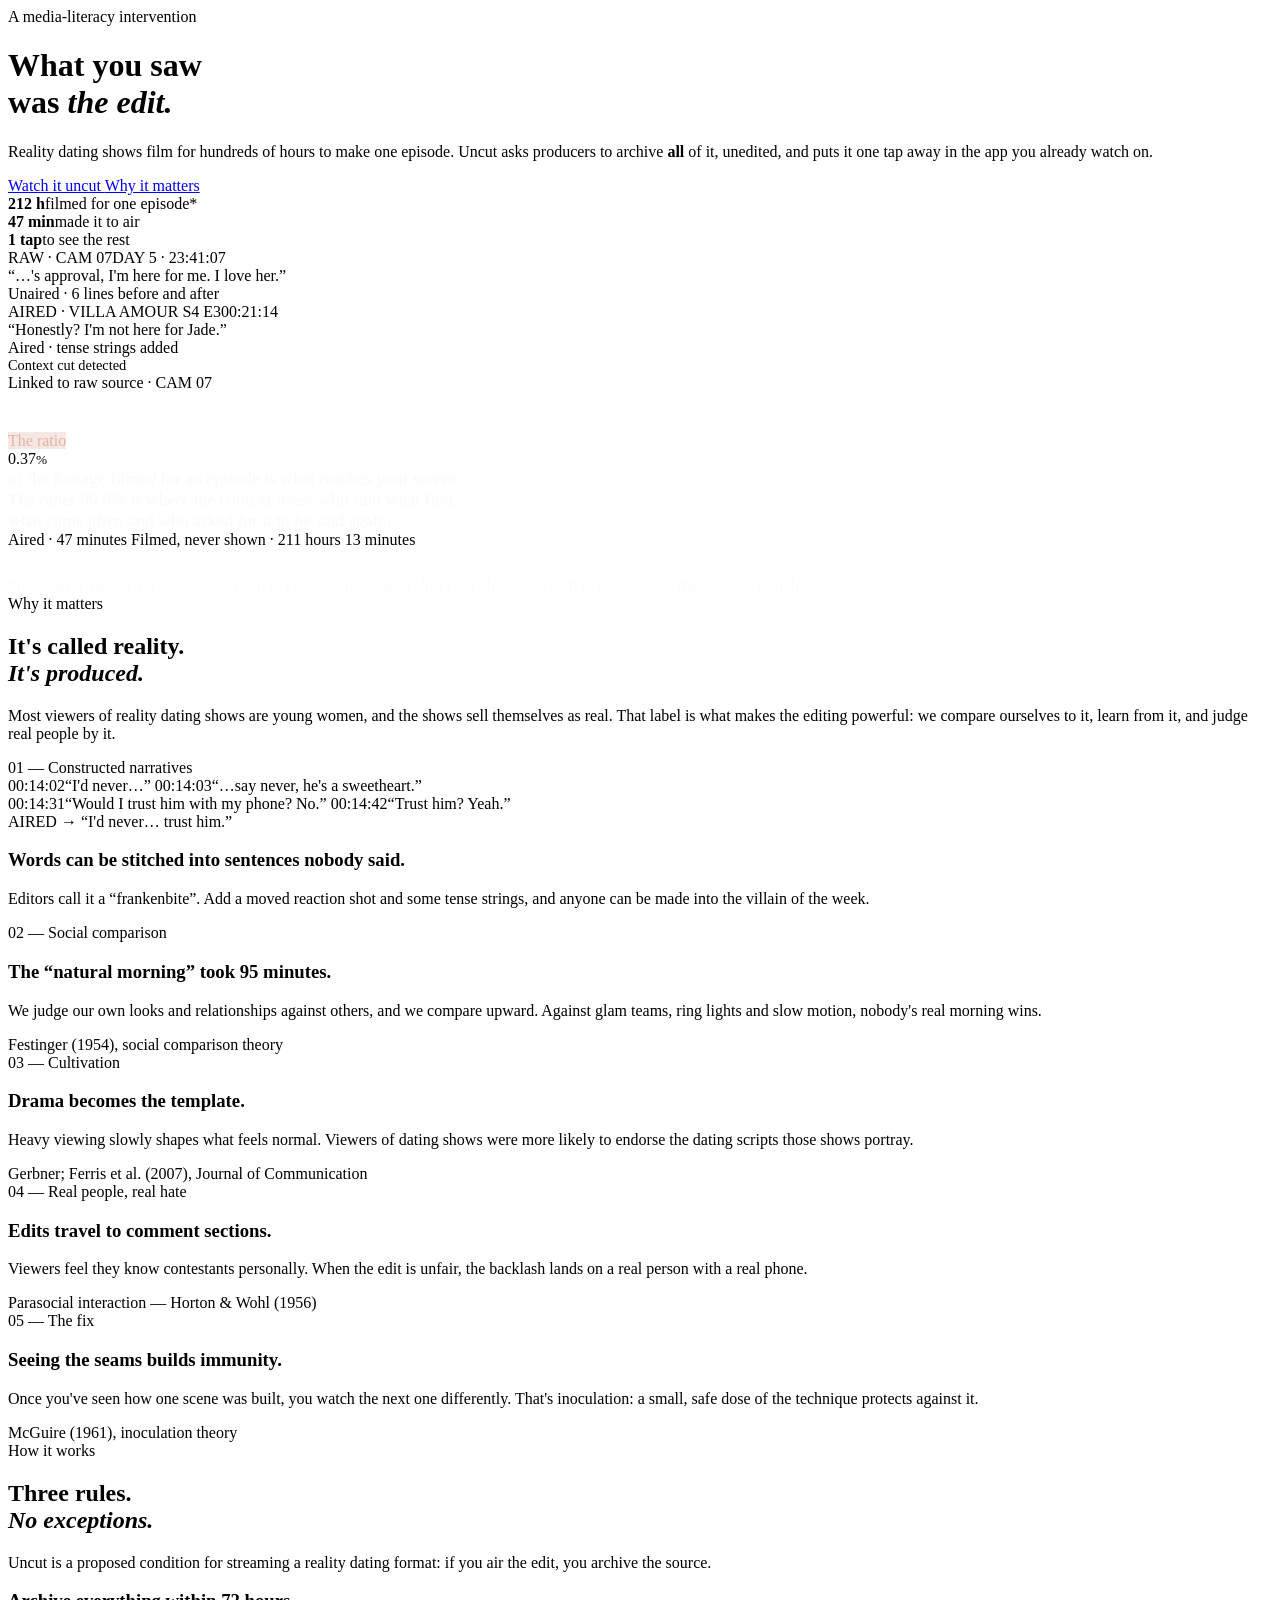
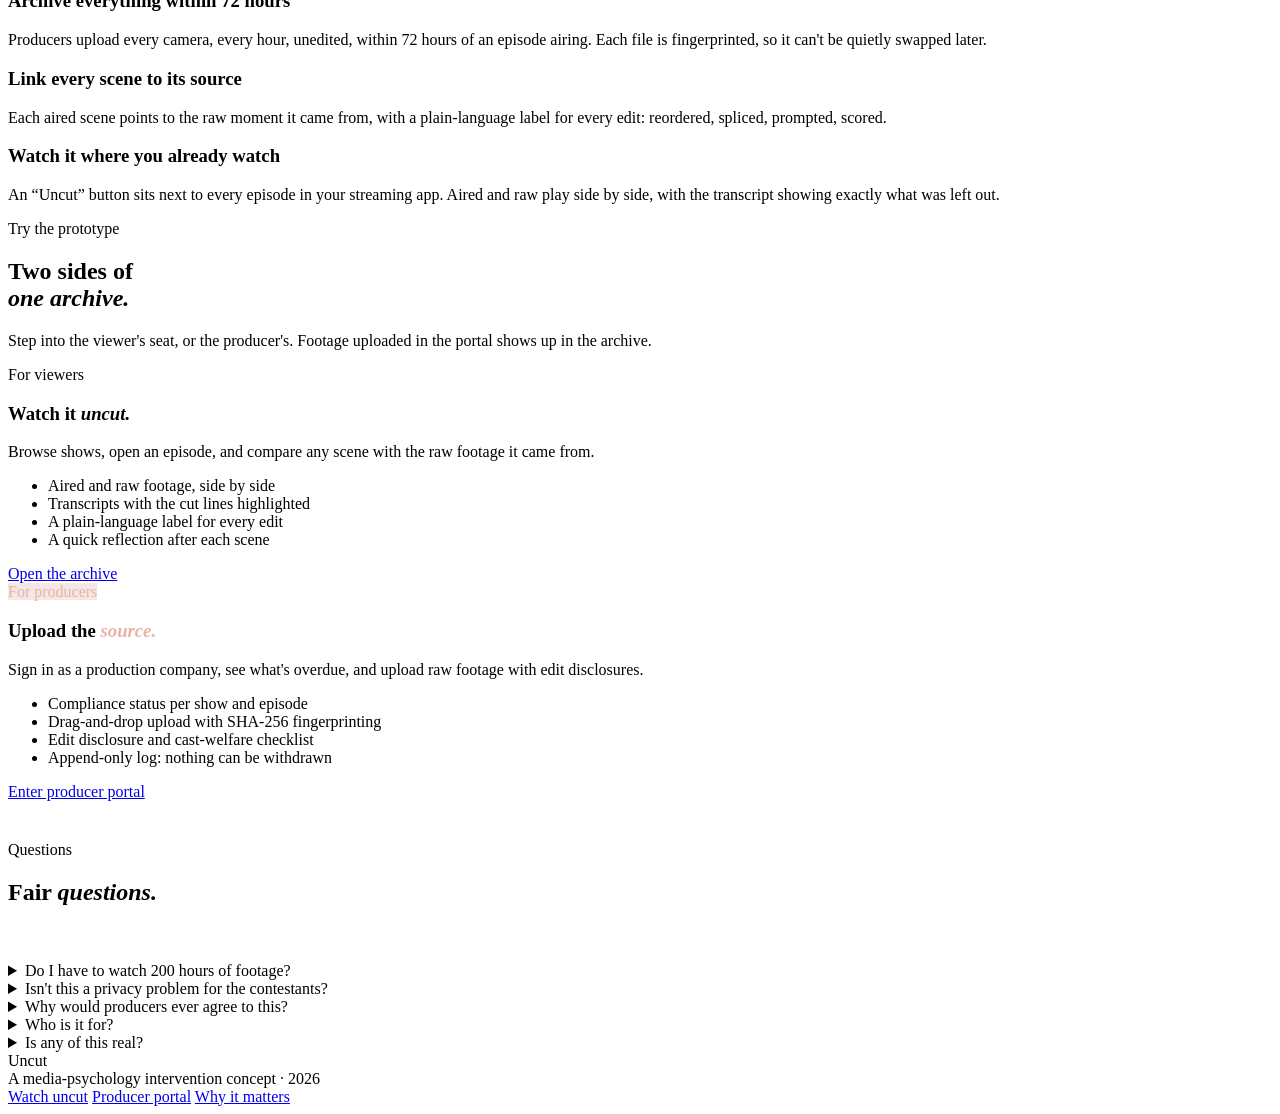
==== index.html @ 95025dd3 "Add landing page explaining the Uncut intervention" ====
<!doctype html>
<html lang="en">
  <head>
    <meta charset="utf-8" />
    <meta name="viewport" content="width=device-width, initial-scale=1" />
    <title>Uncut — See what the edit left out</title>
    <meta
      name="description"
      content="Uncut is a media-psychology intervention: reality dating shows must archive their full, unedited footage, viewable inside the streaming apps that air them."
    />
    <link rel="icon" href="data:image/svg+xml,%3Csvg xmlns='http://www.w3.org/2000/svg' viewBox='0 0 32 32'%3E%3Ccircle cx='16' cy='16' r='7' fill='%23c07a6b'/%3E%3C/svg%3E" />
    <link rel="preconnect" href="https://fonts.googleapis.com" />
    <link rel="preconnect" href="https://fonts.gstatic.com" crossorigin />
    <link
      href="https://fonts.googleapis.com/css2?family=Geist:wght@300..600&family=Geist+Mono:wght@400;500&family=Instrument+Serif:ital@0;1&display=swap"
      rel="stylesheet"
    />
    <link rel="stylesheet" href="assets/styles.css" />
  </head>
  <body>
    <main>
      <!-- HERO · editorial split -->
      <header class="hero">
        <div class="wrap hero-grid">
          <div>
            <span class="eyebrow reveal">A media-literacy intervention</span>
            <h1 class="display h1 reveal" data-d="1">What you saw<br />was <em>the edit.</em></h1>
            <p class="lede reveal" data-d="2">
              Reality dating shows film for hundreds of hours to make one episode. Uncut asks producers to
              archive <b>all</b> of it, unedited, and puts it one tap away in the app you already watch on.
            </p>
            <div class="hero-actions reveal" data-d="3">
              <a class="btn" href="watch.html">Watch it uncut <span class="ico" data-i="arrow"></span></a>
              <a class="btn light" href="#why">Why it matters <span class="ico" data-i="right"></span></a>
            </div>
            <div class="hero-note reveal" data-d="4">
              <div><b>212 h</b>filmed for one episode*</div>
              <div><b>47 min</b>made it to air</div>
              <div><b>1 tap</b>to see the rest</div>
            </div>
          </div>

          <div class="stack reveal" data-d="2" aria-hidden="true">
            <div class="frame f1">
              <div class="bezel">
                <div class="core">
                  <div class="still">
                    <div class="still-art" style="background: radial-gradient(circle at 70% 28%, #f7d7b4 0 10%, transparent 10.5%), radial-gradient(ellipse 120% 55% at 50% 108%, #3a1f1c 0 40%, transparent 41%), linear-gradient(180deg, #9c7a72 0%, #5c3a35 75%, #2a1714 100%); filter: saturate(0.55)"></div>
                    <div class="still-meta"><span class="rec">RAW · CAM 07</span><span>DAY 5 · 23:41:07</span></div>
                    <span class="corner tl"></span><span class="corner tr"></span><span class="corner bl"></span><span class="corner br"></span>
                    <div class="still-cap">
                      <div class="q">“…'s approval, I'm here for me. I love her.”</div>
                      <div class="s">Unaired · 6 lines before and after</div>
                    </div>
                  </div>
                </div>
              </div>
            </div>
            <div class="frame f2">
              <div class="bezel">
                <div class="core">
                  <div class="still">
                    <div class="still-art" style="background: radial-gradient(circle at 72% 30%, #f7d7b4 0 11%, transparent 11.5%), radial-gradient(ellipse 120% 60% at 50% 105%, #5c2e2a 0 40%, transparent 41%), radial-gradient(ellipse 140% 50% at 30% 92%, #c06a5c 0 45%, transparent 46%), linear-gradient(180deg, #e7a58f 0%, #c06a5c 70%, #5c2e2a 100%)"></div>
                    <div class="still-meta"><span>AIRED · VILLA AMOUR S4 E3</span><span>00:21:14</span></div>
                    <div class="still-cap">
                      <div class="q">“Honestly? I'm not here for Jade.”</div>
                      <div class="s">Aired · tense strings added</div>
                    </div>
                  </div>
                </div>
              </div>
            </div>
            <div class="tag-float">
              <div class="bezel">
                <div class="core">
                  <span class="chip rose" data-i="scissors"></span>
                  <div>
                    <div style="font-weight: 500; font-size: 0.9rem">Context cut detected</div>
                    <div class="mono" style="color: var(--muted)">Linked to raw source · CAM 07</div>
                  </div>
                </div>
              </div>
            </div>
          </div>
        </div>
      </header>

      <!-- THE RATIO -->
      <section style="padding-top: 40px">
        <div class="wrap">
          <div class="bezel ratio-card reveal">
            <div class="core dark">
              <div class="ratio-top">
                <div>
                  <span class="eyebrow" style="background: rgba(192, 122, 107, 0.18); color: #e7b3a6">The ratio</span>
                  <div class="big-num">0.37<small>%</small></div>
                </div>
                <p style="max-width: 26em; margin: 0; font-size: 1.1rem; color: rgba(251, 247, 242, 0.7)">
                  of the footage filmed for an episode is what reaches your screen. The other 99.6% is where the
                  context lives: who said what first, what came after, and who asked for it to be said again.
                </p>
              </div>
              <div class="bar"><div class="bar-fill"></div></div>
              <div class="bar-legend">
                <span><i></i>Aired · 47 minutes</span>
                <span><i class="off"></i>Filmed, never shown · 211 hours 13 minutes</span>
              </div>
              <p class="mono" style="color: rgba(251, 247, 242, 0.4); margin: 28px 0 0">
                *Illustrative figures for a 24/7 multi-camera format. Real ratios differ per show — which is exactly
                why they should be public.
              </p>
            </div>
          </div>
        </div>
      </section>

      <!-- WHY · asymmetrical bento -->
      <section id="why">
        <div class="wrap">
          <div class="sec-head">
            <div>
              <span class="eyebrow reveal">Why it matters</span>
              <h2 class="display h2 reveal" data-d="1">It's called reality.<br /><em>It's produced.</em></h2>
            </div>
            <p class="lede reveal" data-d="2">
              Most viewers of reality dating shows are young women, and the shows sell themselves as real. That
              label is what makes the editing powerful: we compare ourselves to it, learn from it, and judge real
              people by it.
            </p>
          </div>

          <div class="bento">
            <div class="b-7 bezel reveal">
              <div class="core dark tile">
                <div class="num">01 — Constructed narratives</div>
                <div class="splice" aria-label="Example of a frankenbite">
                  <div class="splice-row">
                    <span class="clip hit"><span class="tc">00:14:02</span>“I'd never…”</span>
                    <span class="clip"><span class="tc">00:14:03</span>“…say never, he's a sweetheart.”</span>
                  </div>
                  <div class="splice-row">
                    <span class="clip"><span class="tc">00:14:31</span>“Would I trust him with my phone? No.”</span>
                    <span class="clip hit"><span class="tc">00:14:42</span>“Trust him? Yeah.”</span>
                  </div>
                  <div class="splice-row">
                    <span class="splice-arrow">AIRED →</span>
                    <span class="clip hit">“I'd never… trust him.”</span>
                  </div>
                </div>
                <h3>Words can be stitched into sentences nobody said.</h3>
                <p>
                  Editors call it a “frankenbite”. Add a moved reaction shot and some tense strings, and anyone can
                  be made into the villain of the week.
                </p>
              </div>
            </div>

            <div class="b-5 bezel reveal" data-d="1">
              <div class="core blush tile">
                <div class="num">02 — Social comparison</div>
                <h3>The “natural morning” took 95 minutes.</h3>
                <p>
                  We judge our own looks and relationships against others, and we compare upward. Against glam
                  teams, ring lights and slow motion, nobody's real morning wins.
                </p>
                <div class="src">Festinger (1954), social comparison theory</div>
              </div>
            </div>

            <div class="b-4 bezel reveal">
              <div class="core tile">
                <div class="num">03 — Cultivation</div>
                <h3>Drama becomes the template.</h3>
                <p>
                  Heavy viewing slowly shapes what feels normal. Viewers of dating shows were more likely to endorse
                  the dating scripts those shows portray.
                </p>
                <div class="src">Gerbner; Ferris et al. (2007), Journal of Communication</div>
              </div>
            </div>

            <div class="b-4 bezel reveal" data-d="1">
              <div class="core tile">
                <div class="num">04 — Real people, real hate</div>
                <h3>Edits travel to comment sections.</h3>
                <p>
                  Viewers feel they know contestants personally. When the edit is unfair, the backlash lands on a
                  real person with a real phone.
                </p>
                <div class="src">Parasocial interaction — Horton &amp; Wohl (1956)</div>
              </div>
            </div>

            <div class="b-4 bezel reveal" data-d="2">
              <div class="core dark tile">
                <div class="num">05 — The fix</div>
                <h3>Seeing the seams builds immunity.</h3>
                <p>
                  Once you've seen how one scene was built, you watch the next one differently. That's
                  inoculation: a small, safe dose of the technique protects against it.
                </p>
                <div class="src">McGuire (1961), inoculation theory</div>
              </div>
            </div>
          </div>
        </div>
      </section>

      <!-- HOW -->
      <section style="background: var(--paper)">
        <div class="wrap">
          <div class="sec-head">
            <div>
              <span class="eyebrow reveal">How it works</span>
              <h2 class="display h2 reveal" data-d="1">Three rules.<br /><em>No exceptions.</em></h2>
            </div>
            <p class="lede reveal" data-d="2">
              Uncut is a proposed condition for streaming a reality dating format: if you air the edit, you archive
              the source.
            </p>
          </div>
          <div class="steps">
            <div class="step bezel reveal">
              <div class="core">
                <div class="step-ico" data-i="upload"></div>
                <h3>Archive everything within 72 hours</h3>
                <p>
                  Producers upload every camera, every hour, unedited, within 72 hours of an episode airing. Each file
                  is fingerprinted, so it can't be quietly swapped later.
                </p>
              </div>
            </div>
            <div class="step bezel reveal" data-d="1">
              <div class="core">
                <div class="step-ico" data-i="link"></div>
                <h3>Link every scene to its source</h3>
                <p>
                  Each aired scene points to the raw moment it came from, with a plain-language label for every edit:
                  reordered, spliced, prompted, scored.
                </p>
              </div>
            </div>
            <div class="step bezel reveal" data-d="2">
              <div class="core">
                <div class="step-ico" data-i="eye"></div>
                <h3>Watch it where you already watch</h3>
                <p>
                  An “Uncut” button sits next to every episode in your streaming app. Aired and raw play side by side,
                  with the transcript showing exactly what was left out.
                </p>
              </div>
            </div>
          </div>
        </div>
      </section>

      <!-- PORTALS -->
      <section>
        <div class="wrap">
          <div class="sec-head">
            <div>
              <span class="eyebrow reveal">Try the prototype</span>
              <h2 class="display h2 reveal" data-d="1">Two sides of<br /><em>one archive.</em></h2>
            </div>
            <p class="lede reveal" data-d="2">
              Step into the viewer's seat, or the producer's. Footage uploaded in the portal shows up in the archive.
            </p>
          </div>
          <div class="portals">
            <div class="bezel portal-card reveal">
              <div class="core blush">
                <span class="eyebrow" style="background: rgba(255, 255, 255, 0.6)">For viewers</span>
                <h3>Watch it <em style="color: var(--rose-deep)">uncut.</em></h3>
                <p style="color: var(--muted); margin: 0">Browse shows, open an episode, and compare any scene with the raw footage it came from.</p>
                <ul>
                  <li><span data-i="check"></span>Aired and raw footage, side by side</li>
                  <li><span data-i="check"></span>Transcripts with the cut lines highlighted</li>
                  <li><span data-i="check"></span>A plain-language label for every edit</li>
                  <li><span data-i="check"></span>A quick reflection after each scene</li>
                </ul>
                <a class="btn" href="watch.html">Open the archive <span class="ico" data-i="arrow"></span></a>
              </div>
            </div>
            <div class="bezel portal-card reveal" data-d="1">
              <div class="core dark">
                <span class="eyebrow" style="background: rgba(192, 122, 107, 0.18); color: #e7b3a6">For producers</span>
                <h3>Upload the <em style="color: #e7b3a6">source.</em></h3>
                <p style="margin: 0">Sign in as a production company, see what's overdue, and upload raw footage with edit disclosures.</p>
                <ul>
                  <li><span data-i="check"></span>Compliance status per show and episode</li>
                  <li><span data-i="check"></span>Drag-and-drop upload with SHA-256 fingerprinting</li>
                  <li><span data-i="check"></span>Edit disclosure and cast-welfare checklist</li>
                  <li><span data-i="check"></span>Append-only log: nothing can be withdrawn</li>
                </ul>
                <a class="btn rose" href="portal.html">Enter producer portal <span class="ico" data-i="arrow"></span></a>
              </div>
            </div>
          </div>
        </div>
      </section>

      <!-- FAQ -->
      <section style="padding-top: 40px">
        <div class="wrap" style="max-width: 980px">
          <span class="eyebrow reveal">Questions</span>
          <h2 class="display h2 reveal" data-d="1" style="margin-bottom: 56px">Fair <em>questions.</em></h2>
          <div class="faq">
            <div class="bezel reveal"><details class="core">
              <summary>Do I have to watch 200 hours of footage?<span class="pm"></span></summary>
              <div class="ans">No. Every aired scene links straight to the raw moment it came from, plus a few minutes either side. You only open the scenes you're curious about, usually the ones that made you angry at someone.</div>
            </details></div>
            <div class="bezel reveal"><details class="core">
              <summary>Isn't this a privacy problem for the contestants?<span class="pm"></span></summary>
              <div class="ans">Bathrooms, medical and welfare sessions are never filmed for the archive. Bystanders who didn't consent are blurred, and contestants get a review window before footage goes live. For most cast members the archive protects them: it's the evidence that they were edited unfairly.</div>
            </details></div>
            <div class="bezel reveal"><details class="core">
              <summary>Why would producers ever agree to this?<span class="pm"></span></summary>
              <div class="ans">They wouldn't volunteer. Uncut is designed as a regulation, a condition for streaming a reality format, much like the rules that already require ads and sponsored content to be labelled.</div>
            </details></div>
            <div class="bezel reveal"><details class="core">
              <summary>Who is it for?<span class="pm"></span></summary>
              <div class="ans">Women aged 18–30, the core audience for reality dating shows and the group most studied for effects on body image and relationship expectations. The design is made to feel like the shows they love, not a lecture.</div>
            </details></div>
            <div class="bezel reveal"><details class="core">
              <summary>Is any of this real?<span class="pm"></span></summary>
              <div class="ans">It's a student intervention concept and a working prototype. The shows, cast, studios and streaming services are fictional and the figures are illustrative. Uploads in the producer portal are real files, but they are stored only in your own browser.</div>
            </details></div>
          </div>
        </div>
      </section>
    </main>

    <footer>
      <div class="wrap foot">
        <div>
          <div class="brand"><span class="brand-dot"></span>Uncut</div>
          <div>A media-psychology intervention concept · 2026</div>
        </div>
        <div class="foot-links">
          <a href="watch.html">Watch uncut</a>
          <a href="portal.html">Producer portal</a>
          <a href="#why">Why it matters</a>
        </div>
      </div>
    </footer>

    <script src="assets/app.js"></script>
    <script>
      mountNav("index.html");
      document.querySelectorAll("[data-i]").forEach((el) => (el.innerHTML = ICONS[el.dataset.i](el.classList.contains("step-ico") ? 24 : 16)));
      observeReveals();
    </script>
  </body>
</html>
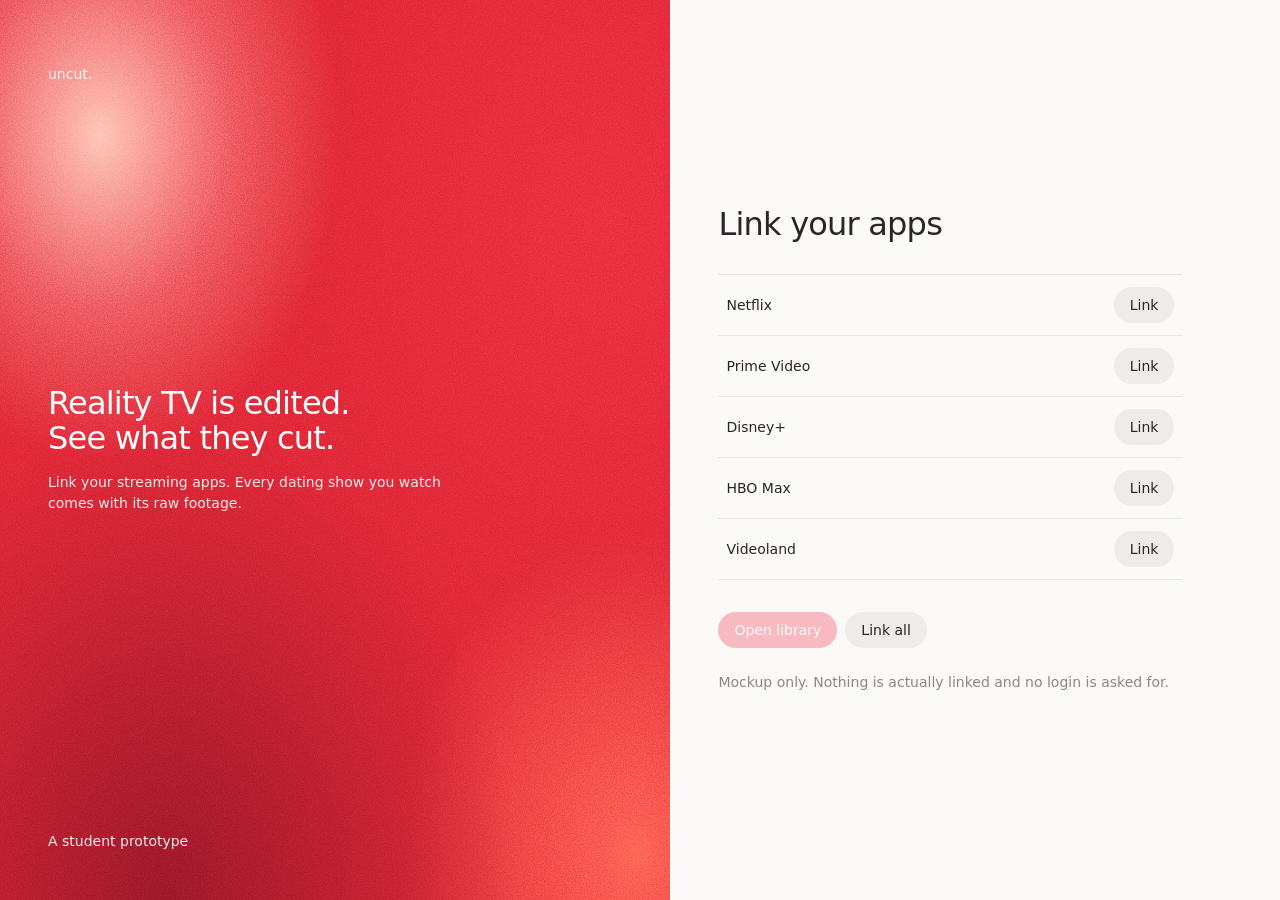
==== commit 1f3f8404: "Rebuild Uncut as an app with service linking, library, scenes and producer mode" ====
--- a/index.html
+++ b/index.html
@@ -3,352 +3,18 @@
   <head>
     <meta charset="utf-8" />
     <meta name="viewport" content="width=device-width, initial-scale=1" />
-    <title>Uncut — See what the edit left out</title>
-    <meta
-      name="description"
-      content="Uncut is a media-psychology intervention: reality dating shows must archive their full, unedited footage, viewable inside the streaming apps that air them."
-    />
-    <link rel="icon" href="data:image/svg+xml,%3Csvg xmlns='http://www.w3.org/2000/svg' viewBox='0 0 32 32'%3E%3Ccircle cx='16' cy='16' r='7' fill='%23c07a6b'/%3E%3C/svg%3E" />
-    <link rel="preconnect" href="https://fonts.googleapis.com" />
-    <link rel="preconnect" href="https://fonts.gstatic.com" crossorigin />
-    <link
-      href="https://fonts.googleapis.com/css2?family=Geist:wght@300..600&family=Geist+Mono:wght@400;500&family=Instrument+Serif:ital@0;1&display=swap"
-      rel="stylesheet"
-    />
-    <link rel="stylesheet" href="assets/styles.css" />
+    <title>Uncut</title>
+    <meta name="description" content="See the unedited footage behind reality dating shows, linked to the streaming apps you already use." />
+    <meta name="theme-color" content="#f5f2f0" />
+    <link rel="icon" href="data:image/svg+xml,%3Csvg xmlns='http://www.w3.org/2000/svg' viewBox='0 0 32 32'%3E%3Ccircle cx='16' cy='16' r='9' fill='%23f0445a'/%3E%3C/svg%3E" />
+    <link rel="stylesheet" href="assets/app.css" />
   </head>
   <body>
-    <main>
-      <!-- HERO · editorial split -->
-      <header class="hero">
-        <div class="wrap hero-grid">
-          <div>
-            <span class="eyebrow reveal">A media-literacy intervention</span>
-            <h1 class="display h1 reveal" data-d="1">What you saw<br />was <em>the edit.</em></h1>
-            <p class="lede reveal" data-d="2">
-              Reality dating shows film for hundreds of hours to make one episode. Uncut asks producers to
-              archive <b>all</b> of it, unedited, and puts it one tap away in the app you already watch on.
-            </p>
-            <div class="hero-actions reveal" data-d="3">
-              <a class="btn" href="watch.html">Watch it uncut <span class="ico" data-i="arrow"></span></a>
-              <a class="btn light" href="#why">Why it matters <span class="ico" data-i="right"></span></a>
-            </div>
-            <div class="hero-note reveal" data-d="4">
-              <div><b>212 h</b>filmed for one episode*</div>
-              <div><b>47 min</b>made it to air</div>
-              <div><b>1 tap</b>to see the rest</div>
-            </div>
-          </div>
-
-          <div class="stack reveal" data-d="2" aria-hidden="true">
-            <div class="frame f1">
-              <div class="bezel">
-                <div class="core">
-                  <div class="still">
-                    <div class="still-art" style="background: radial-gradient(circle at 70% 28%, #f7d7b4 0 10%, transparent 10.5%), radial-gradient(ellipse 120% 55% at 50% 108%, #3a1f1c 0 40%, transparent 41%), linear-gradient(180deg, #9c7a72 0%, #5c3a35 75%, #2a1714 100%); filter: saturate(0.55)"></div>
-                    <div class="still-meta"><span class="rec">RAW · CAM 07</span><span>DAY 5 · 23:41:07</span></div>
-                    <span class="corner tl"></span><span class="corner tr"></span><span class="corner bl"></span><span class="corner br"></span>
-                    <div class="still-cap">
-                      <div class="q">“…'s approval, I'm here for me. I love her.”</div>
-                      <div class="s">Unaired · 6 lines before and after</div>
-                    </div>
-                  </div>
-                </div>
-              </div>
-            </div>
-            <div class="frame f2">
-              <div class="bezel">
-                <div class="core">
-                  <div class="still">
-                    <div class="still-art" style="background: radial-gradient(circle at 72% 30%, #f7d7b4 0 11%, transparent 11.5%), radial-gradient(ellipse 120% 60% at 50% 105%, #5c2e2a 0 40%, transparent 41%), radial-gradient(ellipse 140% 50% at 30% 92%, #c06a5c 0 45%, transparent 46%), linear-gradient(180deg, #e7a58f 0%, #c06a5c 70%, #5c2e2a 100%)"></div>
-                    <div class="still-meta"><span>AIRED · VILLA AMOUR S4 E3</span><span>00:21:14</span></div>
-                    <div class="still-cap">
-                      <div class="q">“Honestly? I'm not here for Jade.”</div>
-                      <div class="s">Aired · tense strings added</div>
-                    </div>
-                  </div>
-                </div>
-              </div>
-            </div>
-            <div class="tag-float">
-              <div class="bezel">
-                <div class="core">
-                  <span class="chip rose" data-i="scissors"></span>
-                  <div>
-                    <div style="font-weight: 500; font-size: 0.9rem">Context cut detected</div>
-                    <div class="mono" style="color: var(--muted)">Linked to raw source · CAM 07</div>
-                  </div>
-                </div>
-              </div>
-            </div>
-          </div>
-        </div>
-      </header>
-
-      <!-- THE RATIO -->
-      <section style="padding-top: 40px">
-        <div class="wrap">
-          <div class="bezel ratio-card reveal">
-            <div class="core dark">
-              <div class="ratio-top">
-                <div>
-                  <span class="eyebrow" style="background: rgba(192, 122, 107, 0.18); color: #e7b3a6">The ratio</span>
-                  <div class="big-num">0.37<small>%</small></div>
-                </div>
-                <p style="max-width: 26em; margin: 0; font-size: 1.1rem; color: rgba(251, 247, 242, 0.7)">
-                  of the footage filmed for an episode is what reaches your screen. The other 99.6% is where the
-                  context lives: who said what first, what came after, and who asked for it to be said again.
-                </p>
-              </div>
-              <div class="bar"><div class="bar-fill"></div></div>
-              <div class="bar-legend">
-                <span><i></i>Aired · 47 minutes</span>
-                <span><i class="off"></i>Filmed, never shown · 211 hours 13 minutes</span>
-              </div>
-              <p class="mono" style="color: rgba(251, 247, 242, 0.4); margin: 28px 0 0">
-                *Illustrative figures for a 24/7 multi-camera format. Real ratios differ per show — which is exactly
-                why they should be public.
-              </p>
-            </div>
-          </div>
-        </div>
-      </section>
-
-      <!-- WHY · asymmetrical bento -->
-      <section id="why">
-        <div class="wrap">
-          <div class="sec-head">
-            <div>
-              <span class="eyebrow reveal">Why it matters</span>
-              <h2 class="display h2 reveal" data-d="1">It's called reality.<br /><em>It's produced.</em></h2>
-            </div>
-            <p class="lede reveal" data-d="2">
-              Most viewers of reality dating shows are young women, and the shows sell themselves as real. That
-              label is what makes the editing powerful: we compare ourselves to it, learn from it, and judge real
-              people by it.
-            </p>
-          </div>
-
-          <div class="bento">
-            <div class="b-7 bezel reveal">
-              <div class="core dark tile">
-                <div class="num">01 — Constructed narratives</div>
-                <div class="splice" aria-label="Example of a frankenbite">
-                  <div class="splice-row">
-                    <span class="clip hit"><span class="tc">00:14:02</span>“I'd never…”</span>
-                    <span class="clip"><span class="tc">00:14:03</span>“…say never, he's a sweetheart.”</span>
-                  </div>
-                  <div class="splice-row">
-                    <span class="clip"><span class="tc">00:14:31</span>“Would I trust him with my phone? No.”</span>
-                    <span class="clip hit"><span class="tc">00:14:42</span>“Trust him? Yeah.”</span>
-                  </div>
-                  <div class="splice-row">
-                    <span class="splice-arrow">AIRED →</span>
-                    <span class="clip hit">“I'd never… trust him.”</span>
-                  </div>
-                </div>
-                <h3>Words can be stitched into sentences nobody said.</h3>
-                <p>
-                  Editors call it a “frankenbite”. Add a moved reaction shot and some tense strings, and anyone can
-                  be made into the villain of the week.
-                </p>
-              </div>
-            </div>
-
-            <div class="b-5 bezel reveal" data-d="1">
-              <div class="core blush tile">
-                <div class="num">02 — Social comparison</div>
-                <h3>The “natural morning” took 95 minutes.</h3>
-                <p>
-                  We judge our own looks and relationships against others, and we compare upward. Against glam
-                  teams, ring lights and slow motion, nobody's real morning wins.
-                </p>
-                <div class="src">Festinger (1954), social comparison theory</div>
-              </div>
-            </div>
-
-            <div class="b-4 bezel reveal">
-              <div class="core tile">
-                <div class="num">03 — Cultivation</div>
-                <h3>Drama becomes the template.</h3>
-                <p>
-                  Heavy viewing slowly shapes what feels normal. Viewers of dating shows were more likely to endorse
-                  the dating scripts those shows portray.
-                </p>
-                <div class="src">Gerbner; Ferris et al. (2007), Journal of Communication</div>
-              </div>
-            </div>
-
-            <div class="b-4 bezel reveal" data-d="1">
-              <div class="core tile">
-                <div class="num">04 — Real people, real hate</div>
-                <h3>Edits travel to comment sections.</h3>
-                <p>
-                  Viewers feel they know contestants personally. When the edit is unfair, the backlash lands on a
-                  real person with a real phone.
-                </p>
-                <div class="src">Parasocial interaction — Horton &amp; Wohl (1956)</div>
-              </div>
-            </div>
-
-            <div class="b-4 bezel reveal" data-d="2">
-              <div class="core dark tile">
-                <div class="num">05 — The fix</div>
-                <h3>Seeing the seams builds immunity.</h3>
-                <p>
-                  Once you've seen how one scene was built, you watch the next one differently. That's
-                  inoculation: a small, safe dose of the technique protects against it.
-                </p>
-                <div class="src">McGuire (1961), inoculation theory</div>
-              </div>
-            </div>
-          </div>
-        </div>
-      </section>
-
-      <!-- HOW -->
-      <section style="background: var(--paper)">
-        <div class="wrap">
-          <div class="sec-head">
-            <div>
-              <span class="eyebrow reveal">How it works</span>
-              <h2 class="display h2 reveal" data-d="1">Three rules.<br /><em>No exceptions.</em></h2>
-            </div>
-            <p class="lede reveal" data-d="2">
-              Uncut is a proposed condition for streaming a reality dating format: if you air the edit, you archive
-              the source.
-            </p>
-          </div>
-          <div class="steps">
-            <div class="step bezel reveal">
-              <div class="core">
-                <div class="step-ico" data-i="upload"></div>
-                <h3>Archive everything within 72 hours</h3>
-                <p>
-                  Producers upload every camera, every hour, unedited, within 72 hours of an episode airing. Each file
-                  is fingerprinted, so it can't be quietly swapped later.
-                </p>
-              </div>
-            </div>
-            <div class="step bezel reveal" data-d="1">
-              <div class="core">
-                <div class="step-ico" data-i="link"></div>
-                <h3>Link every scene to its source</h3>
-                <p>
-                  Each aired scene points to the raw moment it came from, with a plain-language label for every edit:
-                  reordered, spliced, prompted, scored.
-                </p>
-              </div>
-            </div>
-            <div class="step bezel reveal" data-d="2">
-              <div class="core">
-                <div class="step-ico" data-i="eye"></div>
-                <h3>Watch it where you already watch</h3>
-                <p>
-                  An “Uncut” button sits next to every episode in your streaming app. Aired and raw play side by side,
-                  with the transcript showing exactly what was left out.
-                </p>
-              </div>
-            </div>
-          </div>
-        </div>
-      </section>
-
-      <!-- PORTALS -->
-      <section>
-        <div class="wrap">
-          <div class="sec-head">
-            <div>
-              <span class="eyebrow reveal">Try the prototype</span>
-              <h2 class="display h2 reveal" data-d="1">Two sides of<br /><em>one archive.</em></h2>
-            </div>
-            <p class="lede reveal" data-d="2">
-              Step into the viewer's seat, or the producer's. Footage uploaded in the portal shows up in the archive.
-            </p>
-          </div>
-          <div class="portals">
-            <div class="bezel portal-card reveal">
-              <div class="core blush">
-                <span class="eyebrow" style="background: rgba(255, 255, 255, 0.6)">For viewers</span>
-                <h3>Watch it <em style="color: var(--rose-deep)">uncut.</em></h3>
-                <p style="color: var(--muted); margin: 0">Browse shows, open an episode, and compare any scene with the raw footage it came from.</p>
-                <ul>
-                  <li><span data-i="check"></span>Aired and raw footage, side by side</li>
-                  <li><span data-i="check"></span>Transcripts with the cut lines highlighted</li>
-                  <li><span data-i="check"></span>A plain-language label for every edit</li>
-                  <li><span data-i="check"></span>A quick reflection after each scene</li>
-                </ul>
-                <a class="btn" href="watch.html">Open the archive <span class="ico" data-i="arrow"></span></a>
-              </div>
-            </div>
-            <div class="bezel portal-card reveal" data-d="1">
-              <div class="core dark">
-                <span class="eyebrow" style="background: rgba(192, 122, 107, 0.18); color: #e7b3a6">For producers</span>
-                <h3>Upload the <em style="color: #e7b3a6">source.</em></h3>
-                <p style="margin: 0">Sign in as a production company, see what's overdue, and upload raw footage with edit disclosures.</p>
-                <ul>
-                  <li><span data-i="check"></span>Compliance status per show and episode</li>
-                  <li><span data-i="check"></span>Drag-and-drop upload with SHA-256 fingerprinting</li>
-                  <li><span data-i="check"></span>Edit disclosure and cast-welfare checklist</li>
-                  <li><span data-i="check"></span>Append-only log: nothing can be withdrawn</li>
-                </ul>
-                <a class="btn rose" href="portal.html">Enter producer portal <span class="ico" data-i="arrow"></span></a>
-              </div>
-            </div>
-          </div>
-        </div>
-      </section>
-
-      <!-- FAQ -->
-      <section style="padding-top: 40px">
-        <div class="wrap" style="max-width: 980px">
-          <span class="eyebrow reveal">Questions</span>
-          <h2 class="display h2 reveal" data-d="1" style="margin-bottom: 56px">Fair <em>questions.</em></h2>
-          <div class="faq">
-            <div class="bezel reveal"><details class="core">
-              <summary>Do I have to watch 200 hours of footage?<span class="pm"></span></summary>
-              <div class="ans">No. Every aired scene links straight to the raw moment it came from, plus a few minutes either side. You only open the scenes you're curious about, usually the ones that made you angry at someone.</div>
-            </details></div>
-            <div class="bezel reveal"><details class="core">
-              <summary>Isn't this a privacy problem for the contestants?<span class="pm"></span></summary>
-              <div class="ans">Bathrooms, medical and welfare sessions are never filmed for the archive. Bystanders who didn't consent are blurred, and contestants get a review window before footage goes live. For most cast members the archive protects them: it's the evidence that they were edited unfairly.</div>
-            </details></div>
-            <div class="bezel reveal"><details class="core">
-              <summary>Why would producers ever agree to this?<span class="pm"></span></summary>
-              <div class="ans">They wouldn't volunteer. Uncut is designed as a regulation, a condition for streaming a reality format, much like the rules that already require ads and sponsored content to be labelled.</div>
-            </details></div>
-            <div class="bezel reveal"><details class="core">
-              <summary>Who is it for?<span class="pm"></span></summary>
-              <div class="ans">Women aged 18–30, the core audience for reality dating shows and the group most studied for effects on body image and relationship expectations. The design is made to feel like the shows they love, not a lecture.</div>
-            </details></div>
-            <div class="bezel reveal"><details class="core">
-              <summary>Is any of this real?<span class="pm"></span></summary>
-              <div class="ans">It's a student intervention concept and a working prototype. The shows, cast, studios and streaming services are fictional and the figures are illustrative. Uploads in the producer portal are real files, but they are stored only in your own browser.</div>
-            </details></div>
-          </div>
-        </div>
-      </section>
-    </main>
-
-    <footer>
-      <div class="wrap foot">
-        <div>
-          <div class="brand"><span class="brand-dot"></span>Uncut</div>
-          <div>A media-psychology intervention concept · 2026</div>
-        </div>
-        <div class="foot-links">
-          <a href="watch.html">Watch uncut</a>
-          <a href="portal.html">Producer portal</a>
-          <a href="#why">Why it matters</a>
-        </div>
-      </div>
-    </footer>
-
+    <div class="app" id="app">
+      <aside class="side" id="side" aria-label="Navigation"></aside>
+      <main class="main" id="main"></main>
+    </div>
+    <script src="assets/data.js"></script>
     <script src="assets/app.js"></script>
-    <script>
-      mountNav("index.html");
-      document.querySelectorAll("[data-i]").forEach((el) => (el.innerHTML = ICONS[el.dataset.i](el.classList.contains("step-ico") ? 24 : 16)));
-      observeReveals();
-    </script>
   </body>
 </html>
--- a/assets/app.css
+++ b/assets/app.css
@@ -0,0 +1,954 @@
+/* ==========================================================
+   UNCUT
+   One typeface (San Francisco), one weight, two sizes, one colour.
+
+   Colour: tally red — the light on a camera that means
+   "you're being recorded". It's also the colour these shows
+   sell romance with: sunsets, hearts, lip gloss. Uncut sits
+   exactly between those two meanings.
+   ========================================================== */
+
+:root {
+  --font: "SF Pro Text", "SF Pro Display", -apple-system, BlinkMacSystemFont, system-ui, sans-serif;
+  --s: 14px;
+  --l: 32px;
+
+  --red: #f0445a;
+  --red-deep: #b3223b;
+  --red-soft: #fde6e6;
+  --red-wash: #fff5f3;
+
+  --bg: #fbfaf9;
+  --side: #f5f2f0;
+  --line: #ebe6e3;
+  --hover: #efebe8;
+  --text: #2b2523;
+  --muted: #8f8681;
+
+  --ease: cubic-bezier(0.32, 0.72, 0, 1);
+}
+
+*,
+*::before,
+*::after {
+  box-sizing: border-box;
+  font-weight: 400 !important;
+}
+
+html,
+body {
+  height: 100%;
+}
+
+body {
+  margin: 0;
+  font-family: var(--font);
+  font-size: var(--s);
+  line-height: 1.5;
+  color: var(--text);
+  background: var(--bg);
+  -webkit-font-smoothing: antialiased;
+}
+
+button,
+input,
+select,
+textarea {
+  font: inherit;
+  color: inherit;
+}
+
+button {
+  background: none;
+  border: 0;
+  padding: 0;
+  cursor: pointer;
+}
+
+a {
+  color: inherit;
+  text-decoration: none;
+}
+
+p {
+  margin: 0;
+}
+
+::selection {
+  background: var(--red-soft);
+}
+
+:focus-visible {
+  outline: 2px solid var(--red);
+  outline-offset: 2px;
+  border-radius: 4px;
+}
+
+.l {
+  font-size: var(--l);
+  line-height: 1.1;
+  letter-spacing: -0.025em;
+  margin: 0;
+}
+
+.muted {
+  color: var(--muted);
+}
+
+.red {
+  color: var(--red);
+}
+
+/* ---------- grain ---------- */
+.grain {
+  position: relative;
+  isolation: isolate;
+  overflow: hidden;
+}
+
+.grain::after {
+  content: "";
+  position: absolute;
+  inset: 0;
+  pointer-events: none;
+  opacity: 0.5;
+  mix-blend-mode: overlay;
+  background-image: url("data:image/svg+xml,%3Csvg xmlns='http://www.w3.org/2000/svg' width='200' height='200'%3E%3Cfilter id='n'%3E%3CfeTurbulence type='fractalNoise' baseFrequency='.9' numOctaves='3' stitchTiles='stitch'/%3E%3CfeColorMatrix values='0 0 0 0 0 0 0 0 0 0 0 0 0 0 0 0 0 0 1.1 0'/%3E%3C/filter%3E%3Crect width='100%25' height='100%25' filter='url(%23n)'/%3E%3C/svg%3E");
+}
+
+/* ---------- layout ---------- */
+.app {
+  display: grid;
+  grid-template-columns: 240px 1fr;
+  min-height: 100dvh;
+}
+
+.app.bare {
+  grid-template-columns: 1fr;
+}
+
+.app.bare .side {
+  display: none;
+}
+
+.side {
+  position: sticky;
+  top: 0;
+  height: 100dvh;
+  overflow-y: auto;
+  background: var(--side);
+  padding: 20px 12px 24px;
+  display: flex;
+  flex-direction: column;
+  gap: 24px;
+}
+
+.word {
+  padding: 0 8px;
+  letter-spacing: -0.01em;
+}
+
+.word span {
+  color: var(--red);
+}
+
+.menu-btn {
+  display: none;
+}
+
+.group {
+  display: grid;
+  gap: 1px;
+}
+
+.group-h {
+  padding: 0 8px 4px;
+  color: var(--muted);
+}
+
+.link {
+  display: block;
+  padding: 5px 8px;
+  border-radius: 6px;
+  white-space: nowrap;
+  overflow: hidden;
+  text-overflow: ellipsis;
+  text-align: left;
+  width: 100%;
+  transition: background 0.2s var(--ease);
+}
+
+.link:hover {
+  background: var(--hover);
+}
+
+.link.on {
+  background: var(--red-soft);
+  color: var(--red-deep);
+}
+
+.link.sub {
+  padding-left: 20px;
+  color: var(--muted);
+}
+
+.link.sub.on {
+  color: var(--red-deep);
+}
+
+.side-foot {
+  margin-top: auto;
+}
+
+.main {
+  min-width: 0;
+}
+
+.page {
+  max-width: 1120px;
+  margin: 0 auto;
+  padding: 48px 48px 96px;
+  animation: in 0.5s var(--ease) both;
+}
+
+@keyframes in {
+  from {
+    opacity: 0;
+    transform: translateY(6px);
+  }
+}
+
+.head {
+  display: flex;
+  justify-content: space-between;
+  align-items: flex-end;
+  gap: 16px;
+  flex-wrap: wrap;
+  margin-bottom: 32px;
+}
+
+.head p {
+  margin-top: 8px;
+}
+
+.sec {
+  margin-top: 56px;
+}
+
+.sec-h {
+  color: var(--muted);
+  margin-bottom: 16px;
+}
+
+/* ---------- buttons ---------- */
+.btn {
+  display: inline-flex;
+  align-items: center;
+  justify-content: center;
+  height: 36px;
+  padding: 0 16px;
+  border-radius: 18px;
+  background: var(--red);
+  color: #fff;
+  white-space: nowrap;
+  transition: background 0.2s var(--ease), transform 0.2s var(--ease), opacity 0.2s;
+}
+
+.btn:hover {
+  background: #e23850;
+}
+
+.btn:active {
+  transform: scale(0.97);
+}
+
+.btn.soft {
+  background: var(--hover);
+  color: var(--text);
+}
+
+.btn.soft:hover {
+  background: #e6e1dd;
+}
+
+.btn.white {
+  background: #fff;
+  color: var(--red-deep);
+}
+
+.btn.done {
+  background: var(--red-soft);
+  color: var(--red-deep);
+}
+
+.btn[disabled] {
+  opacity: 0.35;
+  pointer-events: none;
+}
+
+.text-btn {
+  color: var(--red);
+}
+
+.text-btn:hover {
+  color: var(--red-deep);
+}
+
+/* ---------- covers (album-art style, no containers) ---------- */
+.covers {
+  display: grid;
+  grid-template-columns: repeat(auto-fill, minmax(180px, 1fr));
+  gap: 32px 20px;
+}
+
+.covers.wide {
+  grid-template-columns: repeat(auto-fill, minmax(280px, 1fr));
+}
+
+.cov {
+  display: block;
+}
+
+.art {
+  aspect-ratio: 1;
+  border-radius: 8px;
+  padding: 16px;
+  display: flex;
+  align-items: flex-end;
+  color: #fff;
+  transition: transform 0.4s var(--ease);
+}
+
+.art.wide {
+  aspect-ratio: 16 / 9;
+}
+
+.cov:hover .art {
+  transform: translateY(-3px);
+}
+
+.art .l {
+  position: relative;
+  z-index: 1;
+}
+
+.cap {
+  margin-top: 10px;
+}
+
+.cap p {
+  overflow: hidden;
+  text-overflow: ellipsis;
+  white-space: nowrap;
+}
+
+.hero {
+  border-radius: 12px;
+  min-height: 360px;
+  padding: 32px;
+  display: flex;
+  flex-direction: column;
+  justify-content: flex-end;
+  align-items: flex-start;
+  gap: 16px;
+  color: #fff;
+}
+
+.hero > * {
+  position: relative;
+  z-index: 1;
+}
+
+.hero p {
+  max-width: 420px;
+}
+
+/* ---------- lists (rows with hairlines) ---------- */
+.list {
+  border-top: 1px solid var(--line);
+}
+
+.item {
+  display: flex;
+  align-items: center;
+  justify-content: space-between;
+  gap: 16px;
+  width: 100%;
+  min-height: 52px;
+  padding: 12px 8px;
+  border-bottom: 1px solid var(--line);
+  text-align: left;
+  transition: background 0.2s var(--ease);
+}
+
+a.item:hover,
+button.item:hover {
+  background: var(--red-wash);
+}
+
+.item.on {
+  background: var(--red-wash);
+}
+
+.item .meta {
+  color: var(--muted);
+  white-space: nowrap;
+}
+
+.tag {
+  display: inline-block;
+  padding: 2px 10px;
+  border-radius: 12px;
+  background: var(--hover);
+  color: var(--muted);
+  white-space: nowrap;
+}
+
+.tag.red {
+  background: var(--red-soft);
+  color: var(--red-deep);
+}
+
+.tags {
+  display: flex;
+  gap: 6px;
+  flex-wrap: wrap;
+}
+
+/* ---------- scene compare ---------- */
+.compare {
+  display: grid;
+  grid-template-columns: 1fr 1fr;
+  gap: 20px;
+}
+
+.screen {
+  position: relative;
+  aspect-ratio: 16 / 9;
+  border-radius: 8px;
+  overflow: hidden;
+  background: #1a1514;
+  color: #fff;
+}
+
+.screen .fill {
+  position: absolute;
+  inset: 0;
+  transition: opacity 0.4s;
+}
+
+.screen.raw .fill {
+  filter: grayscale(0.85) brightness(0.7);
+}
+
+.screen video,
+.screen img {
+  position: absolute;
+  inset: 0;
+  width: 100%;
+  height: 100%;
+  object-fit: contain;
+  background: #000;
+}
+
+.screen .sub {
+  position: absolute;
+  left: 8%;
+  right: 8%;
+  bottom: 14px;
+  z-index: 1;
+  text-align: center;
+  text-shadow: 0 1px 8px rgba(0, 0, 0, 0.6);
+}
+
+.screen .corner {
+  position: absolute;
+  top: 12px;
+  left: 14px;
+  z-index: 1;
+  display: flex;
+  align-items: center;
+  gap: 8px;
+}
+
+.dot {
+  width: 8px;
+  height: 8px;
+  border-radius: 50%;
+  background: var(--red);
+  animation: blink 1.4s infinite;
+}
+
+.paused .dot {
+  animation-play-state: paused;
+}
+
+@keyframes blink {
+  50% {
+    opacity: 0.2;
+  }
+}
+
+.screen-cap {
+  margin-top: 10px;
+  display: flex;
+  justify-content: space-between;
+  gap: 12px;
+}
+
+.player {
+  display: flex;
+  align-items: center;
+  gap: 16px;
+  margin-top: 24px;
+}
+
+.player .play {
+  width: 64px;
+  text-align: left;
+  color: var(--red);
+}
+
+.track {
+  flex: 1;
+  height: 4px;
+  border-radius: 2px;
+  background: var(--line);
+  overflow: hidden;
+  cursor: pointer;
+}
+
+.track span {
+  display: block;
+  height: 100%;
+  background: var(--red);
+}
+
+.time {
+  color: var(--muted);
+  font-variant-numeric: tabular-nums;
+  min-width: 88px;
+  text-align: right;
+}
+
+/* timeline */
+.lanes {
+  display: grid;
+  gap: 12px;
+}
+
+.lane-row {
+  display: grid;
+  grid-template-columns: 96px 1fr;
+  align-items: center;
+  gap: 16px;
+}
+
+.lane {
+  position: relative;
+  height: 24px;
+}
+
+.seg {
+  position: absolute;
+  top: 0;
+  bottom: 0;
+  border-radius: 4px;
+}
+
+.seg.kept {
+  background: var(--red);
+}
+
+.seg.cut {
+  background: repeating-linear-gradient(-45deg, var(--red-soft) 0 4px, #f8cfcf 4px 8px);
+}
+
+.seg.moved {
+  background: var(--red-deep);
+}
+
+.head-line {
+  position: absolute;
+  top: -4px;
+  bottom: -4px;
+  width: 2px;
+  background: var(--text);
+  border-radius: 1px;
+}
+
+.key {
+  display: flex;
+  gap: 20px;
+  flex-wrap: wrap;
+  margin-top: 16px;
+  padding-left: 112px;
+  color: var(--muted);
+}
+
+.key span {
+  display: inline-flex;
+  align-items: center;
+  gap: 8px;
+}
+
+.key i {
+  width: 12px;
+  height: 12px;
+  border-radius: 3px;
+}
+
+/* details below the player */
+.cols {
+  display: grid;
+  grid-template-columns: 1fr 1fr;
+  gap: 48px;
+}
+
+.lines {
+  display: grid;
+  gap: 2px;
+}
+
+.line {
+  padding: 8px 10px;
+  border-radius: 6px;
+}
+
+.line .who {
+  color: var(--muted);
+}
+
+.line.cut {
+  background: var(--red-wash);
+  box-shadow: inset 2px 0 0 var(--red);
+}
+
+.line.moved {
+  background: var(--red-soft);
+  box-shadow: inset 2px 0 0 var(--red-deep);
+}
+
+.line .why {
+  color: var(--red);
+  margin-left: 6px;
+}
+
+.choices {
+  display: flex;
+  gap: 8px;
+  flex-wrap: wrap;
+  margin: 12px 0 24px;
+}
+
+.choice {
+  height: 36px;
+  padding: 0 16px;
+  border-radius: 18px;
+  background: var(--hover);
+  transition: background 0.2s var(--ease), color 0.2s var(--ease);
+}
+
+.choice:hover {
+  background: #e6e1dd;
+}
+
+.choice.on {
+  background: var(--red);
+  color: #fff;
+}
+
+/* glossary */
+.gloss .item {
+  display: grid;
+  grid-template-columns: 200px 1fr auto;
+  align-items: start;
+  gap: 24px;
+}
+
+/* about */
+.prose {
+  max-width: 620px;
+  display: grid;
+  gap: 16px;
+}
+
+/* ---------- connect ---------- */
+.connect {
+  display: grid;
+  grid-template-columns: 1.1fr 1fr;
+  min-height: 100dvh;
+}
+
+.connect-art {
+  padding: 48px;
+  display: flex;
+  flex-direction: column;
+  justify-content: space-between;
+  gap: 48px;
+  color: #fff;
+  background:
+    radial-gradient(60% 60% at 15% 15%, #ffd3c8 0%, transparent 60%),
+    radial-gradient(70% 70% at 90% 25%, #f0445a 0%, transparent 62%),
+    radial-gradient(80% 80% at 25% 100%, #b3223b 0%, transparent 66%),
+    radial-gradient(60% 60% at 95% 95%, #ff8a78 0%, transparent 60%),
+    #e8394f;
+}
+
+.connect-art > * {
+  position: relative;
+  z-index: 1;
+}
+
+.connect-art p {
+  max-width: 400px;
+  margin-top: 16px;
+  opacity: 0.9;
+}
+
+.connect-list {
+  padding: 48px;
+  display: flex;
+  flex-direction: column;
+  justify-content: center;
+  max-width: 560px;
+  width: 100%;
+}
+
+.connect-list .list {
+  margin: 32px 0;
+}
+
+/* ---------- producer ---------- */
+.drop {
+  position: relative;
+  display: grid;
+  place-items: center;
+  text-align: center;
+  min-height: 200px;
+  padding: 24px;
+  border-radius: 12px;
+  border: 1.5px dashed #d9d1cc;
+  transition: border-color 0.2s, background 0.2s;
+  cursor: pointer;
+}
+
+.drop:hover,
+.drop.over {
+  border-color: var(--red);
+  background: var(--red-wash);
+}
+
+.drop input {
+  position: absolute;
+  inset: 0;
+  opacity: 0;
+  cursor: pointer;
+}
+
+.form {
+  display: grid;
+  grid-template-columns: 1fr 1fr;
+  gap: 16px 20px;
+}
+
+.field {
+  display: grid;
+  gap: 6px;
+}
+
+.field > span {
+  color: var(--muted);
+}
+
+.in {
+  width: 100%;
+  height: 40px;
+  padding: 0 12px;
+  border-radius: 8px;
+  border: 1px solid var(--line);
+  background: #fff;
+  outline: 0;
+  appearance: none;
+  -webkit-appearance: none;
+  transition: border-color 0.2s;
+}
+
+.in:focus {
+  border-color: var(--red);
+}
+
+select.in {
+  background: #fff url("data:image/svg+xml,%3Csvg xmlns='http://www.w3.org/2000/svg' width='10' height='10' fill='none' stroke='%238f8681' stroke-width='1.3'%3E%3Cpath d='M2 3.5 5 6.5 8 3.5'/%3E%3C/svg%3E") no-repeat right 12px center;
+  padding-right: 32px;
+}
+
+textarea.in {
+  height: 88px;
+  padding: 10px 12px;
+  resize: vertical;
+}
+
+.checks {
+  display: grid;
+  grid-template-columns: 1fr 1fr;
+  gap: 4px 20px;
+}
+
+.check {
+  display: flex;
+  gap: 10px;
+  align-items: flex-start;
+  padding: 6px 0;
+  cursor: pointer;
+}
+
+.check input {
+  appearance: none;
+  -webkit-appearance: none;
+  width: 16px;
+  height: 16px;
+  margin: 2px 0 0;
+  border-radius: 4px;
+  border: 1.5px solid #cfc6c1;
+  flex: none;
+  cursor: pointer;
+  transition: background 0.2s, border-color 0.2s;
+}
+
+.check input:checked {
+  background: var(--red);
+  border-color: var(--red);
+  box-shadow: inset 0 0 0 3px #fff;
+}
+
+.bar {
+  height: 4px;
+  border-radius: 2px;
+  background: var(--line);
+  overflow: hidden;
+}
+
+.bar span {
+  display: block;
+  height: 100%;
+  background: var(--red);
+  transition: width 0.3s var(--ease);
+}
+
+.mono {
+  font-family: ui-monospace, "SF Mono", monospace;
+  overflow-wrap: anywhere;
+}
+
+/* ---------- toast ---------- */
+.toast {
+  position: fixed;
+  left: 50%;
+  bottom: 24px;
+  z-index: 50;
+  transform: translate(-50%, 160%);
+  padding: 10px 18px;
+  border-radius: 20px;
+  background: var(--text);
+  color: #fff;
+  transition: transform 0.5s var(--ease);
+  max-width: calc(100vw - 32px);
+}
+
+.toast.on {
+  transform: translate(-50%, 0);
+}
+
+/* ---------- responsive ---------- */
+@media (max-width: 960px) {
+  .compare,
+  .cols {
+    grid-template-columns: 1fr;
+  }
+}
+
+@media (max-width: 800px) {
+  .app {
+    grid-template-columns: 1fr;
+  }
+  .side {
+    z-index: 20;
+    height: auto;
+    padding: 12px 16px;
+    gap: 0;
+    flex-direction: row;
+    flex-wrap: wrap;
+    align-items: center;
+    justify-content: space-between;
+  }
+  .side > .group,
+  .side > .side-foot {
+    display: none;
+  }
+  .side.open {
+    max-height: 100dvh;
+    overflow-y: auto;
+  }
+  .side.open > .group,
+  .side.open > .side-foot {
+    display: grid;
+    width: 100%;
+    margin-top: 20px;
+  }
+  .menu-btn {
+    display: block;
+    color: var(--red);
+  }
+  .page {
+    padding: 32px 16px 64px;
+  }
+  .covers {
+    grid-template-columns: 1fr 1fr;
+    gap: 24px 12px;
+  }
+  .covers.wide {
+    grid-template-columns: 1fr;
+  }
+  .hero {
+    min-height: 300px;
+    padding: 20px;
+  }
+  .lane-row {
+    grid-template-columns: 1fr;
+    gap: 6px;
+  }
+  .key {
+    padding-left: 0;
+  }
+  .gloss .item {
+    grid-template-columns: 1fr;
+    gap: 4px;
+  }
+  .item {
+    flex-wrap: wrap;
+  }
+  .form,
+  .checks {
+    grid-template-columns: 1fr;
+  }
+  .connect {
+    grid-template-columns: 1fr;
+  }
+  .connect-art,
+  .connect-list {
+    padding: 32px 16px;
+  }
+  .connect-art {
+    min-height: 60dvh;
+  }
+}
+
+@media (prefers-reduced-motion: reduce) {
+  *,
+  *::before,
+  *::after {
+    animation: none !important;
+    transition: none !important;
+  }
+}
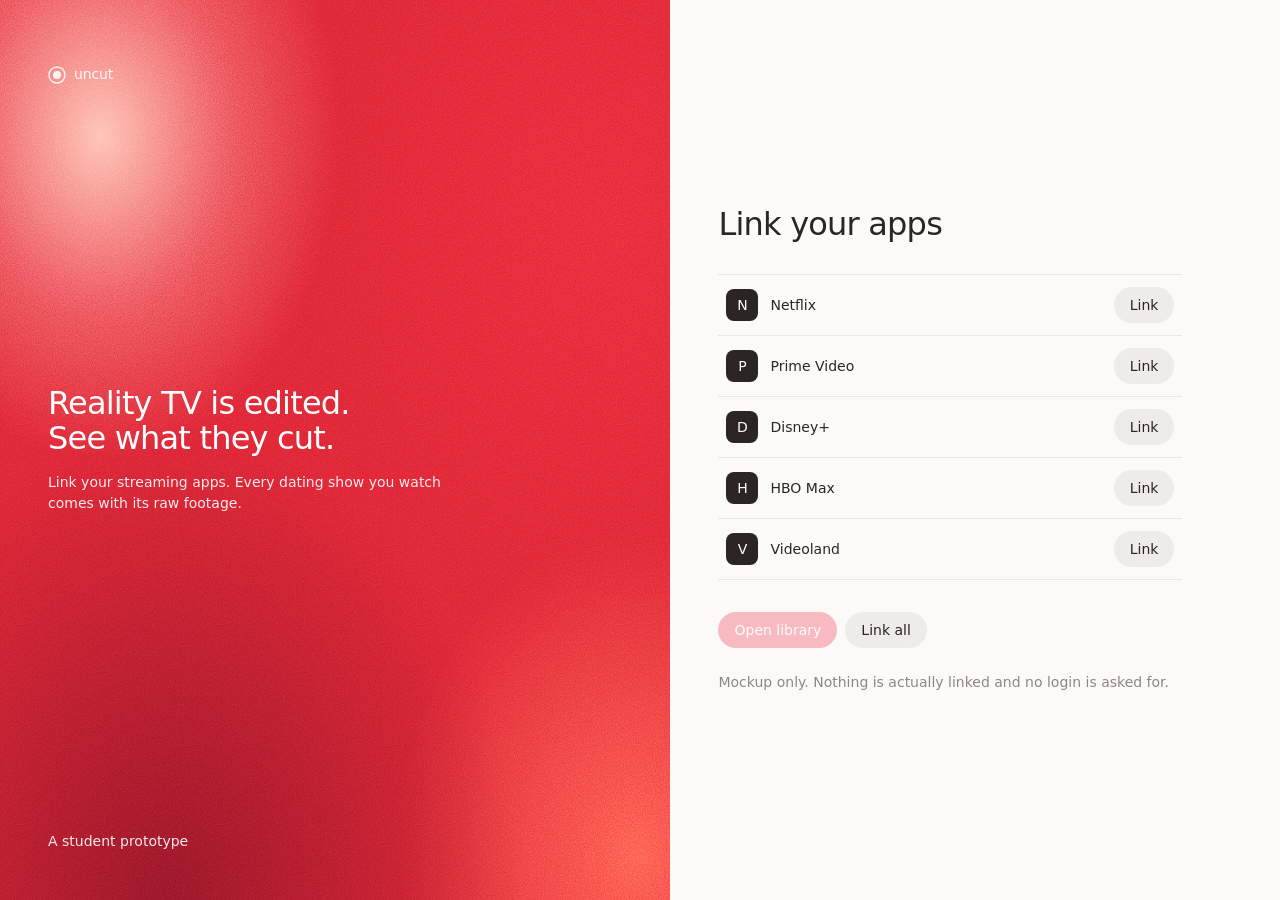
==== commit cea7ee0a: "Play real clips side by side on the scene page and as cover art" ====
--- a/index.html
+++ b/index.html
@@ -7,14 +7,14 @@
     <meta name="description" content="See the unedited footage behind reality dating shows, linked to the streaming apps you already use." />
     <meta name="theme-color" content="#f5f2f0" />
     <link rel="icon" href="data:image/svg+xml,%3Csvg xmlns='http://www.w3.org/2000/svg' viewBox='0 0 32 32'%3E%3Ccircle cx='16' cy='16' r='9' fill='%23f0445a'/%3E%3C/svg%3E" />
-    <link rel="stylesheet" href="assets/app.css" />
+    <link rel="stylesheet" href="assets/app.css?v=4" />
   </head>
   <body>
     <div class="app" id="app">
       <aside class="side" id="side" aria-label="Navigation"></aside>
       <main class="main" id="main"></main>
     </div>
-    <script src="assets/data.js"></script>
-    <script src="assets/app.js"></script>
+    <script src="assets/data.js?v=4"></script>
+    <script src="assets/app.js?v=4"></script>
   </body>
 </html>
--- a/assets/app.css
+++ b/assets/app.css
@@ -144,8 +144,20 @@
 }
 
 .word {
+  display: inline-flex;
+  align-items: center;
+  gap: 8px;
   padding: 0 8px;
   letter-spacing: -0.01em;
+}
+
+.logo {
+  color: var(--red);
+  flex: none;
+}
+
+.connect-art .logo {
+  color: #fff;
 }
 
 .word span {
@@ -717,6 +729,89 @@
 
 .connect-list .list {
   margin: 32px 0;
+}
+
+.svc {
+  display: inline-flex;
+  align-items: center;
+  gap: 12px;
+}
+
+.svc-ico {
+  width: 32px;
+  height: 32px;
+  border-radius: 8px;
+  display: grid;
+  place-items: center;
+  background: var(--text);
+  color: #fff;
+}
+
+/* whole raw episode */
+.raw-ep {
+  min-height: 220px;
+  filter: grayscale(0.75) brightness(0.85);
+  transition: filter 0.4s var(--ease);
+}
+
+.raw-ep:hover {
+  filter: grayscale(0.2) brightness(0.95);
+}
+
+.muted-w {
+  opacity: 0.75;
+}
+
+.screen .corner.right {
+  left: auto;
+  right: 14px;
+}
+
+.track.ticks {
+  position: relative;
+  overflow: visible;
+}
+
+.track.ticks > span {
+  border-radius: 2px;
+}
+
+.track.ticks i {
+  position: absolute;
+  top: -5px;
+  width: 2px;
+  height: 14px;
+  border-radius: 1px;
+  background: var(--red-deep);
+}
+
+/* real clips */
+.screen video.clip,
+video.bg {
+  position: absolute;
+  inset: 0;
+  width: 100%;
+  height: 100%;
+  object-fit: cover;
+  background: #1a1514;
+}
+
+.art > video.bg,
+.hero > video.bg {
+  z-index: -1;
+}
+
+.art:has(video.bg)::before,
+.hero:has(video.bg)::before {
+  content: "";
+  position: absolute;
+  inset: 0;
+  z-index: 0;
+  background: linear-gradient(180deg, rgba(0, 0, 0, 0) 40%, rgba(43, 20, 22, 0.55) 100%);
+}
+
+.hero > video.bg {
+  position: absolute;
 }
 
 /* ---------- producer ---------- */
